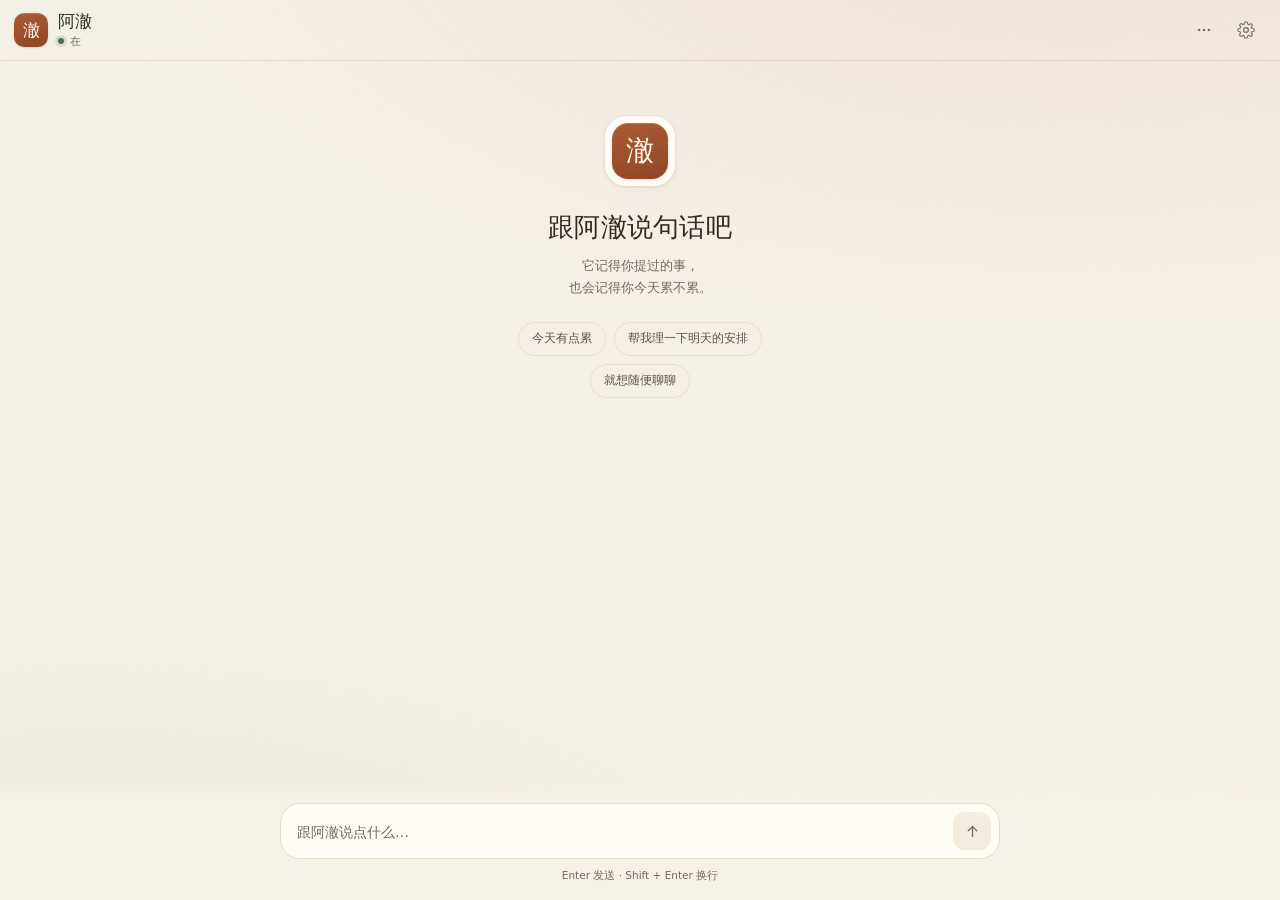
==== desktop/web/index.html @ 71cf9def "feat: v25 — promote desktop client to tracked component, add memory entry 迭代 v25：桌面端从「本地实验、刻意排除」转为正式" ====
<!DOCTYPE html>
<html lang="zh-CN" data-theme="light">
<head>
<meta charset="utf-8">
<meta name="viewport" content="width=device-width, initial-scale=1">
<title>阿澈 · 对话</title>
<script>
  (function () {
    try {
      var t = localStorage.getItem("ache.theme");
      if (!t) t = window.matchMedia("(prefers-color-scheme: dark)").matches ? "dark" : "light";
      document.documentElement.dataset.theme = t;

      var l = new URLSearchParams(location.search).get("layout") || localStorage.getItem("ache.layout");
      if (["air", "letter", "quiet"].indexOf(l) < 0) l = "air";
      document.documentElement.dataset.layout = l;
    } catch (e) {}
  })();
</script>
<link rel="stylesheet" href="assets/tokens.css">
<link rel="stylesheet" href="assets/ui.css">
<link rel="stylesheet" href="assets/pages.css">
<link rel="stylesheet" href="assets/layouts.css">
</head>
<body class="app app--chat">
<div class="ambient" aria-hidden="true"></div>

<h1 class="sr-only">与阿澈的对话</h1>

<!-- ==================== 顶栏 ==================== -->
<header class="topbar">
  <a class="identity" href="settings.html" aria-label="阿澈 · 打开人设设置">
    <span class="seal" aria-hidden="true">澈</span>
    <span class="identity__text">
      <span class="identity__name">阿澈</span>
      <span class="status" id="status" data-state="online">
        <span class="status__dot" aria-hidden="true"></span>
        <span id="statusLabel">在</span>
      </span>
    </span>
  </a>

  <div class="topbar__actions">
    <div class="menu-wrap">
      <button class="icon-btn" id="menuBtn" type="button" aria-haspopup="menu"
              aria-expanded="false" aria-controls="appMenu" aria-label="更多">
        <svg width="18" height="18" viewBox="0 0 24 24" fill="currentColor" aria-hidden="true">
          <circle cx="5.5" cy="12" r="1.7"></circle>
          <circle cx="12" cy="12" r="1.7"></circle>
          <circle cx="18.5" cy="12" r="1.7"></circle>
        </svg>
      </button>
      <div class="menu" id="appMenu" role="menu" aria-label="更多" hidden>
        <div class="menu__label" role="presentation">版式</div>
        <button class="menu__item" type="button" role="menuitemradio"
                data-layout-option="air" aria-checked="true">
          <span>舒展</span>
          <span class="menu__check" aria-hidden="true">
            <svg width="9" height="9" viewBox="0 0 24 24" fill="none" stroke="currentColor" stroke-width="3.2" stroke-linecap="round" stroke-linejoin="round"><path d="M5 12.5l4.5 4.5L19 7"></path></svg>
          </span>
        </button>
        <button class="menu__item" type="button" role="menuitemradio"
                data-layout-option="letter" aria-checked="false">
          <span>信件</span>
          <span class="menu__check" aria-hidden="true">
            <svg width="9" height="9" viewBox="0 0 24 24" fill="none" stroke="currentColor" stroke-width="3.2" stroke-linecap="round" stroke-linejoin="round"><path d="M5 12.5l4.5 4.5L19 7"></path></svg>
          </span>
        </button>
        <button class="menu__item" type="button" role="menuitemradio"
                data-layout-option="quiet" aria-checked="false">
          <span>极简</span>
          <span class="menu__check" aria-hidden="true">
            <svg width="9" height="9" viewBox="0 0 24 24" fill="none" stroke="currentColor" stroke-width="3.2" stroke-linecap="round" stroke-linejoin="round"><path d="M5 12.5l4.5 4.5L19 7"></path></svg>
          </span>
        </button>

        <div class="menu__sep" role="separator"></div>
        <button class="menu__item" id="themeItem" type="button" role="menuitemcheckbox" aria-checked="false">
          <span>暖夜模式</span>
          <span class="menu__check" aria-hidden="true">
            <svg width="9" height="9" viewBox="0 0 24 24" fill="none" stroke="currentColor" stroke-width="3.2" stroke-linecap="round" stroke-linejoin="round"><path d="M5 12.5l4.5 4.5L19 7"></path></svg>
          </span>
        </button>

        <div class="menu__sep" role="separator"></div>
        <button class="menu__item" id="memoryItem" type="button" role="menuitem">
          <span>查看记忆</span>
          <span class="menu__tag">后台</span>
        </button>

        <div class="menu__sep" role="separator"></div>
        <button class="menu__item menu__item--compact" type="button" role="menuitem" disabled>
          <span>陪我听歌</span><span class="menu__tag">规划中</span>
        </button>
        <button class="menu__item menu__item--compact" type="button" role="menuitem" disabled>
          <span>帮我操作电脑</span><span class="menu__tag">规划中</span>
        </button>
      </div>
    </div>
    <a class="icon-btn" href="settings.html" aria-label="设置">
      <svg width="18" height="18" viewBox="0 0 24 24" fill="none" stroke="currentColor" stroke-width="1.6" stroke-linecap="round" stroke-linejoin="round" aria-hidden="true">
        <circle cx="12" cy="12" r="3.2"></circle>
        <path d="M19.4 15a1.7 1.7 0 0 0 .34 1.87l.06.06a2 2 0 0 1-2.83 2.83l-.06-.06a1.7 1.7 0 0 0-1.87-.34 1.7 1.7 0 0 0-1 1.56V21a2 2 0 0 1-4 0v-.11a1.7 1.7 0 0 0-1.11-1.56 1.7 1.7 0 0 0-1.87.34l-.06.06a2 2 0 0 1-2.83-2.83l.06-.06a1.7 1.7 0 0 0 .34-1.87 1.7 1.7 0 0 0-1.56-1H3a2 2 0 0 1 0-4h.11a1.7 1.7 0 0 0 1.56-1.11 1.7 1.7 0 0 0-.34-1.87l-.06-.06a2 2 0 0 1 2.83-2.83l.06.06a1.7 1.7 0 0 0 1.87.34H9a1.7 1.7 0 0 0 1-1.56V3a2 2 0 0 1 4 0v.11a1.7 1.7 0 0 0 1 1.56 1.7 1.7 0 0 0 1.87-.34l.06-.06a2 2 0 0 1 2.83 2.83l-.06.06a1.7 1.7 0 0 0-.34 1.87V9a1.7 1.7 0 0 0 1.56 1H21a2 2 0 0 1 0 4h-.11a1.7 1.7 0 0 0-1.56 1z"></path>
      </svg>
    </a>
  </div>
</header>

<!-- ==================== 消息流 ==================== -->
<main class="chat" id="chat" tabindex="0" aria-label="对话记录">
  <div class="chat__inner" id="stream" role="log" aria-live="polite" aria-label="对话消息">

    <!-- 空状态：没有历史时显示 -->
    <section class="empty" id="empty" aria-labelledby="emptyTitle">
      <div class="empty__mark" aria-hidden="true"><span class="seal seal--lg">澈</span></div>
      <h2 class="empty__title" id="emptyTitle">跟阿澈说句话吧</h2>
      <p class="empty__hint">它记得你提过的事，<br>也会记得你今天累不累。</p>
      <div class="suggestions">
        <button class="suggestion" type="button" data-say="今天有点累">今天有点累</button>
        <button class="suggestion" type="button" data-say="帮我理一下明天的安排">帮我理一下明天的安排</button>
        <button class="suggestion" type="button" data-say="就想随便聊聊">就想随便聊聊</button>
      </div>
    </section>

    <!-- ⑤ 在想…（发送或点击演示时出现） -->
    <div class="thinking" id="thinking" hidden>
      <span class="seal seal--xs" aria-hidden="true">澈</span>
      <span class="thinking__dots" aria-hidden="true"><i></i><i></i><i></i></span>
      <span>在想…</span>
    </div>

  </div>
</main>

<!-- ==================== 输入区 ==================== -->
<form class="composer" id="composer" autocomplete="off">
  <div class="composer__inner">
    <div class="send-error" id="sendError" role="alert" hidden>
      <svg viewBox="0 0 24 24" fill="none" stroke="currentColor" stroke-width="1.9" stroke-linecap="round" stroke-linejoin="round" aria-hidden="true">
        <path d="M12 4l9 16H3L12 4z"></path><path d="M12 10v4"></path><path d="M12 17.2v.3"></path>
      </svg>
      <span>没发出去，阿澈没收到。</span>
      <button class="linkish" type="button" id="retrySend">重发</button>
    </div>
    <div class="composer__field">
      <label class="sr-only" for="input">对阿澈说</label>
      <textarea class="composer__input" id="input" rows="1" maxlength="2000"
                placeholder="跟阿澈说点什么…" enterkeyhint="send"
                aria-describedby="composerHelp"></textarea>
      <button class="send" id="send" type="submit" aria-label="发送" disabled>
        <svg viewBox="0 0 24 24" fill="none" stroke="currentColor" stroke-width="1.8" stroke-linecap="round" stroke-linejoin="round" aria-hidden="true">
          <path d="M12 19V5"></path><path d="M6 11l6-6 6 6"></path>
        </svg>
      </button>
    </div>
    <div class="composer__meta">
      <span class="composer__hint" id="composerHelp">Enter 发送 · Shift + Enter 换行</span>
    </div>
  </div>
</form>

<!-- ==================== 主动关心浮层（角落小卡） ==================== -->
<aside class="popup" id="proactivePopup" role="dialog" aria-labelledby="ppName" hidden>
  <div class="popup__head">
    <span class="seal seal--xs" aria-hidden="true">澈</span>
    <span class="popup__name" id="ppName">阿澈</span>
    <span class="popup__time">刚刚</span>
    <button class="popup__close" type="button" id="ppClose" aria-label="收起这张卡片">
      <svg viewBox="0 0 24 24" fill="none" stroke="currentColor" stroke-width="2" stroke-linecap="round" aria-hidden="true"><path d="M6 6l12 12M18 6L6 18"></path></svg>
    </button>
  </div>
  <p class="popup__text">刚看到你把周四的评审挪到下午了。空出来的那一段，别又填满。</p>
  <div class="popup__actions">
    <button class="btn btn--ghost btn--sm" type="button" data-pp="later">先不用</button>
    <button class="btn btn--primary btn--sm" type="button" data-pp="reply">回应</button>
  </div>
</aside>

<div class="toast-wrap">
  <div class="toast" id="toast" role="status" aria-live="polite" hidden>
    <svg viewBox="0 0 24 24" fill="none" stroke="currentColor" stroke-width="2.2" stroke-linecap="round" stroke-linejoin="round" aria-hidden="true"><path d="M5 12.5l4.5 4.5L19 7"></path></svg>
    <span id="toastText"></span>
  </div>
</div>

<script src="logic.js"></script>
<script src="assets/app.js" defer></script>
</body>
</html>
---- desktop/web/assets/tokens.css ----
/* ==========================================================================
   阿澈 · 设计令牌 Design Tokens  v1.0
   美学立场「晨光纸页」：暖纸底 / 陶土强调 / 墨色文字 / 发丝线代替投影
   所有颜色均按 WCAG AA 校验，对比度数值见 README.md
   ========================================================================== */

:root {
  color-scheme: light;

  /* ---------- 纸面层级 ---------- */
  --bg: #f6f1e7;
  --bg-deep: #efe8da;
  --surface: #fffcf6;
  --surface-2: #f3ecdf;
  --surface-3: #ece3d3;
  --line: #e7ddcc;
  --line-strong: #d9ccb6;

  /* ---------- 墨色文字 ---------- */
  --ink: #2f2a23;        /* 12.6:1 on --bg */
  --ink-2: #5b5145;      /* 6.9:1  on --bg */
  --ink-3: #746a5e;      /* 4.7:1  on --bg */
  --ink-inverse: #fffdf8;

  /* ---------- 陶土主色 ---------- */
  --clay-050: #fbf3ea;
  --clay-100: #f6e6d8;
  --clay-200: #eed4bf;
  --clay-300: #ddb191;
  --clay-400: #c98d67;
  --clay-500: #b56f4a;
  --clay-600: #9e4f2c;
  --clay-700: #8a4626;   /* 6.2:1 on --bg，用于文字 */
  --clay-800: #6f371d;

  /* ---------- 语义色 ---------- */
  --moss-100: #e8eee4;
  --moss-500: #6f8a6a;
  --moss-600: #4f6b53;
  --moss-ring: rgba(79, 107, 83, 0.16);
  --amber-100: #f7eeda;
  --amber-line: #e8d7b4;
  --amber-600: #87642a;
  --rose-100: #f8e7e2;
  --rose-line: #efd2cb;
  --rose-600: #a0453b;
  --rose-700: #8a3a31;

  /* ---------- 交互映射 ---------- */
  --focus: #9e4f2c;
  --focus-ring: rgba(158, 79, 44, 0.16);
  --btn-primary-bg: #9e4f2c;
  --btn-primary-bg-hover: #8a4626;
  --btn-primary-fg: #fffaf3;
  --me-bubble: #efe3d1;
  --me-bubble-line: #e2d3bc;
  --him-bubble: #fffcf6;
  --him-bubble-line: #e7ddcc;
  --care-bg: #fbf1e4;
  --care-bg-2: #f8ecdd;
  --care-line: #ecd7c1;
  --field-bg: #fbf7ee;
  --field-bg-focus: #fffcf6;
  --selection: rgba(181, 111, 74, 0.22);
  --scrim: rgba(43, 32, 22, 0.34);
  --grain-opacity: 0.055;
  --grain-blend: multiply;

  /* ---------- 排版 ---------- */
  --font-sans: "Noto Sans SC", "PingFang SC", "Hiragino Sans GB",
    "Microsoft YaHei", system-ui, sans-serif;
  --font-serif: "Noto Serif SC", "Source Han Serif SC", "Songti SC",
    "SimSun", Georgia, serif;
  --font-mono: "JetBrains Mono", "SFMono-Regular", Consolas,
    "Liberation Mono", monospace;

  --fs-11: 11px;
  --fs-12: 12px;
  --fs-13: 13px;
  --fs-14: 14px;
  --fs-15: 15px;
  --fs-17: 17px;
  --fs-20: 20px;
  --fs-24: 24px;
  --fs-30: 30px;
  --lh-tight: 1.4;
  --lh-base: 1.62;
  --lh-prose: 1.8;

  /* ---------- 间距（4px 基准） ---------- */
  --sp-1: 4px;
  --sp-2: 8px;
  --sp-3: 12px;
  --sp-4: 16px;
  --sp-5: 24px;
  --sp-6: 32px;
  --sp-7: 48px;
  --sp-8: 64px;

  /* ---------- 圆角 ---------- */
  --r-6: 6px;
  --r-8: 8px;
  --r-10: 10px;
  --r-12: 12px;
  --r-14: 14px;
  --r-16: 16px;
  --r-18: 18px;
  --r-20: 20px;
  --r-pill: 999px;

  /* ---------- 阴影（克制：只在浮层与输入区用） ---------- */
  --sh-1: 0 1px 2px rgba(74, 54, 36, 0.05), 0 2px 6px rgba(74, 54, 36, 0.03);
  --sh-2: 0 6px 16px -8px rgba(74, 54, 36, 0.18), 0 2px 4px rgba(74, 54, 36, 0.04);
  --sh-3: 0 18px 40px -18px rgba(58, 40, 26, 0.28), 0 4px 10px -6px rgba(58, 40, 26, 0.12);

  /* ---------- 动效 ---------- */
  --dur-1: 140ms;
  --dur-2: 240ms;
  --dur-3: 420ms;
  --ease: cubic-bezier(0.22, 0.68, 0.28, 1);

  /* ---------- 布局 ---------- */
  --topbar-h: 58px;
  --chat-max: 720px;
  --content-max: 980px;
  --tap: 44px;
}

/* ==========================================================================
   暖夜主题（夜间自动或手动切换）
   映射逻辑：背景→深墨，文字→暖米，主色→提亮陶土，语义色→低饱和高亮
   ========================================================================== */

[data-theme="dark"] {
  color-scheme: dark;

  --bg: #1a1714;
  --bg-deep: #141110;
  --surface: #231f1b;
  --surface-2: #2b2622;
  --surface-3: #342e28;
  --line: #382f28;
  --line-strong: #4a3f35;

  --ink: #f2eade;
  --ink-2: #c8bbaa;
  --ink-3: #9f9385;
  --ink-inverse: #1a1714;

  --clay-050: #2c2019;
  --clay-100: #362619;
  --clay-200: #4b3425;
  --clay-300: #6f4a32;
  --clay-400: #9d6444;
  --clay-500: #bb7b56;
  --clay-600: #cd8a62;
  --clay-700: #e0a382;
  --clay-800: #eec3aa;

  --moss-100: #26312a;
  --moss-500: #7d9a78;
  --moss-600: #9bbd96;
  --moss-ring: rgba(155, 189, 150, 0.18);
  --amber-100: #332a1c;
  --amber-line: #4a3b22;
  --amber-600: #d3a96c;
  --rose-100: #3a2320;
  --rose-line: #56332c;
  --rose-600: #d98a7e;
  --rose-700: #e7a196;

  --focus: #e0a382;
  --focus-ring: rgba(224, 163, 130, 0.18);
  --btn-primary-bg: #c9825a;
  --btn-primary-bg-hover: #d6946c;
  --btn-primary-fg: #1a1512;
  --me-bubble: #33291f;
  --me-bubble-line: #46382a;
  --him-bubble: #231f1b;
  --him-bubble-line: #382f28;
  --care-bg: #2b2119;
  --care-bg-2: #312419;
  --care-line: #4a392a;
  --field-bg: #1e1a17;
  --field-bg-focus: #26211d;
  --selection: rgba(205, 138, 98, 0.28);
  --scrim: rgba(8, 6, 5, 0.58);
  --grain-opacity: 0.05;
  --grain-blend: soft-light;

  --sh-1: 0 1px 2px rgba(0, 0, 0, 0.28), 0 2px 6px rgba(0, 0, 0, 0.18);
  --sh-2: 0 8px 20px -10px rgba(0, 0, 0, 0.55), 0 2px 6px rgba(0, 0, 0, 0.25);
  --sh-3: 0 22px 48px -20px rgba(0, 0, 0, 0.65), 0 6px 14px -8px rgba(0, 0, 0, 0.4);
}
---- desktop/web/assets/ui.css ----
/* ==========================================================================
   阿澈 · 基础层：重置 / 排版 / 组件原子
   依赖 tokens.css
   ========================================================================== */

*,
*::before,
*::after {
  box-sizing: border-box;
}

html {
  -webkit-text-size-adjust: 100%;
}

body {
  margin: 0;
  min-height: 100vh;
  min-height: 100dvh;
  background: var(--bg);
  color: var(--ink);
  font-family: var(--font-sans);
  font-size: var(--fs-14);
  font-weight: 400;
  line-height: var(--lh-base);
  -webkit-font-smoothing: antialiased;
  -moz-osx-font-smoothing: grayscale;
}

h1, h2, h3, h4, p, ul, ol, figure, fieldset, legend {
  margin: 0;
}

h1, h2, h3 {
  font-weight: 500;
  line-height: var(--lh-tight);
  letter-spacing: 0.01em;
}

legend {
  padding: 0;
}

ul, ol {
  padding: 0;
  list-style: none;
}

a {
  color: inherit;
  text-decoration: none;
}

button, input, textarea, select {
  font: inherit;
  color: inherit;
}

button {
  padding: 0;
  border: 0;
  background: none;
  cursor: pointer;
  -webkit-tap-highlight-color: transparent;
}

svg {
  display: block;
  flex: none;
}

::selection {
  background: var(--selection);
}

:focus-visible {
  outline: 2px solid var(--focus);
  outline-offset: 2px;
  border-radius: var(--r-6);
}

.sr-only {
  position: absolute;
  width: 1px;
  height: 1px;
  padding: 0;
  margin: -1px;
  overflow: hidden;
  clip: rect(0 0 0 0);
  clip-path: inset(50%);
  white-space: nowrap;
  border: 0;
}

/* ---------- 纸面光感：环境光 + 颗粒（固定层，不参与滚动重绘） ---------- */

.ambient {
  position: fixed;
  inset: 0;
  z-index: 0;
  pointer-events: none;
  background:
    radial-gradient(120% 78% at 84% -12%, rgba(214, 160, 120, 0.16), transparent 62%),
    radial-gradient(90% 58% at 8% 108%, rgba(150, 164, 140, 0.12), transparent 64%);
}

[data-theme="dark"] .ambient {
  background:
    radial-gradient(120% 78% at 84% -12%, rgba(190, 118, 72, 0.16), transparent 62%),
    radial-gradient(90% 58% at 8% 108%, rgba(96, 116, 92, 0.12), transparent 64%);
}

.ambient::after {
  content: "";
  position: absolute;
  inset: 0;
  background-image: url("data:image/svg+xml,%3Csvg xmlns='http://www.w3.org/2000/svg' width='140' height='140'%3E%3Cfilter id='n'%3E%3CfeTurbulence type='fractalNoise' baseFrequency='0.82' numOctaves='3' stitchTiles='stitch'/%3E%3CfeColorMatrix type='saturate' values='0'/%3E%3C/filter%3E%3Crect width='140' height='140' filter='url(%23n)' opacity='0.55'/%3E%3C/svg%3E");
  background-size: 140px 140px;
  opacity: var(--grain-opacity);
  mix-blend-mode: var(--grain-blend);
}

/* ---------- 应用外壳 ---------- */

.app {
  position: relative;
  z-index: 1;
  display: flex;
  flex-direction: column;
  height: 100vh;
  height: 100dvh;
  overflow: hidden;
}

/* ---------- 顶栏 ---------- */

.topbar {
  flex: 0 0 auto;
  display: flex;
  align-items: center;
  gap: var(--sp-2);
  min-height: var(--topbar-h);
  padding: 8px 14px;
  border-bottom: 1px solid var(--line);
  background: var(--bg);
}

.topbar__actions {
  display: flex;
  align-items: center;
  gap: 2px;
  margin-left: auto;
}

.identity {
  display: flex;
  align-items: center;
  gap: 10px;
  min-height: var(--tap);
  margin-left: -2px;
  padding: 2px 8px 2px 2px;
  border-radius: var(--r-12);
  transition: background var(--dur-2) var(--ease), transform var(--dur-1) var(--ease);
}

.identity:hover {
  background: var(--surface-2);
}

.identity:active {
  transform: translateY(1px);
}

.identity__text {
  display: flex;
  flex-direction: column;
  gap: 2px;
}

.identity__name {
  font-family: var(--font-serif);
  font-size: var(--fs-17);
  line-height: 1.2;
  letter-spacing: 0.02em;
}

/* ---------- 印章头像 ---------- */

.seal {
  position: relative;
  display: grid;
  place-items: center;
  width: 34px;
  height: 34px;
  flex: none;
  border-radius: 10px;
  background: linear-gradient(165deg, #ab5c36 0%, #8f4525 100%);
  color: #fdf6ec;
  font-family: var(--font-serif);
  font-size: 17px;
  line-height: 1;
  letter-spacing: 0;
  box-shadow: inset 0 1px 0 rgba(255, 255, 255, 0.18), 0 1px 2px rgba(96, 52, 28, 0.18);
}

[data-theme="dark"] .seal {
  background: linear-gradient(165deg, #b96f49 0%, #97512f 100%);
  box-shadow: inset 0 1px 0 rgba(255, 255, 255, 0.12), 0 1px 2px rgba(0, 0, 0, 0.4);
}

.seal--xs {
  width: 24px;
  height: 24px;
  border-radius: 7px;
  font-size: 12px;
}

.seal--lg {
  width: 56px;
  height: 56px;
  border-radius: 16px;
  font-size: 28px;
}

/* ---------- 状态 ---------- */

.status {
  display: flex;
  align-items: center;
  gap: 6px;
  font-size: var(--fs-11);
  line-height: 1.2;
  letter-spacing: 0.02em;
  color: var(--ink-3);
}

.status__dot {
  width: 6px;
  height: 6px;
  border-radius: 50%;
  background: var(--moss-600);
  box-shadow: 0 0 0 3px var(--moss-ring);
  animation: breathe 4.4s var(--ease) infinite;
}

.status[data-state="think"] .status__dot {
  background: var(--clay-500);
  box-shadow: 0 0 0 3px var(--focus-ring);
  animation: breathe 1.6s ease-in-out infinite;
}

/* ---------- 图标按钮 ---------- */

.icon-btn {
  display: grid;
  place-items: center;
  width: 40px;
  height: 40px;
  border-radius: var(--r-12);
  color: var(--ink-3);
  transition: background var(--dur-1) var(--ease), color var(--dur-1) var(--ease),
    transform var(--dur-1) var(--ease);
}

.icon-btn:hover {
  background: var(--surface-2);
  color: var(--ink);
}

.icon-btn:active {
  transform: translateY(1px);
}

.icon-btn[aria-expanded="true"] {
  background: var(--clay-050);
  color: var(--clay-700);
}

/* ---------- 按钮 ---------- */

.btn {
  display: inline-flex;
  align-items: center;
  justify-content: center;
  gap: 8px;
  min-height: 42px;
  padding: 0 18px;
  border: 1px solid transparent;
  border-radius: var(--r-12);
  font-size: var(--fs-13);
  font-weight: 500;
  letter-spacing: 0.01em;
  white-space: nowrap;
  transition: background var(--dur-1) var(--ease), color var(--dur-1) var(--ease),
    border-color var(--dur-1) var(--ease), transform var(--dur-1) var(--ease),
    box-shadow var(--dur-1) var(--ease);
}

.btn:active:not([disabled]) {
  transform: translateY(1px);
}

.btn[disabled] {
  opacity: 0.45;
  cursor: not-allowed;
}

.btn svg {
  width: 16px;
  height: 16px;
}

.btn--primary {
  background: var(--btn-primary-bg);
  color: var(--btn-primary-fg);
  box-shadow: inset 0 1px 0 rgba(255, 255, 255, 0.16), 0 1px 2px rgba(74, 54, 36, 0.12);
}

.btn--primary:hover {
  background: var(--btn-primary-bg-hover);
}

[data-theme="dark"] .btn--primary {
  box-shadow: inset 0 1px 0 rgba(255, 255, 255, 0.1), 0 1px 2px rgba(0, 0, 0, 0.4);
}

.btn--soft {
  background: var(--clay-050);
  border-color: var(--clay-200);
  color: var(--clay-700);
}

.btn--soft:hover {
  background: var(--clay-100);
  border-color: var(--clay-300);
}

.btn--ghost {
  background: transparent;
  border-color: var(--line);
  color: var(--ink-2);
}

.btn--ghost:hover {
  background: var(--surface-2);
  border-color: var(--line-strong);
  color: var(--ink);
}

.btn--quiet {
  min-height: 38px;
  padding: 0 10px;
  background: none;
  color: var(--ink-3);
  font-weight: 400;
}

.btn--quiet:hover {
  background: var(--clay-050);
  color: var(--clay-700);
}

.btn--danger {
  background: var(--rose-600);
  color: #fff8f5;
}

.btn--danger:hover {
  background: var(--rose-700);
}

.btn--sm {
  min-height: 36px;
  padding: 0 12px;
  border-radius: var(--r-10);
  font-size: var(--fs-12);
}

.btn--block {
  width: 100%;
}

/* ---------- 标签 ---------- */

.tag {
  display: inline-flex;
  align-items: center;
  height: 18px;
  padding: 0 6px;
  border: 1px solid var(--clay-200);
  border-radius: var(--r-6);
  background: var(--clay-050);
  color: var(--clay-700);
  font-family: var(--font-mono);
  font-size: 10.5px;
  letter-spacing: 0.02em;
}

.tag--muted {
  border-color: var(--line);
  background: transparent;
  color: var(--ink-3);
  font-family: var(--font-sans);
}

/* ---------- 文本按钮 ---------- */

.linkish {
  padding: 4px 2px;
  min-height: 28px;
  background: none;
  color: var(--ink-3);
  font-size: inherit;
  text-decoration: underline;
  text-decoration-color: var(--line-strong);
  text-decoration-thickness: 1px;
  text-underline-offset: 3px;
  transition: color var(--dur-1) var(--ease), text-decoration-color var(--dur-1) var(--ease);
}

.linkish:hover {
  color: var(--clay-700);
  text-decoration-color: var(--clay-400);
}

.linkish[hidden] {
  display: none;
}

.input:disabled {
  opacity: 0.55;
  cursor: not-allowed;
}

/* ---------- 弹出菜单 ---------- */

.menu-wrap {
  position: relative;
}

.menu {
  position: absolute;
  top: calc(100% + 8px);
  right: 0;
  z-index: 40;
  min-width: 208px;
  max-height: calc(100vh - 84px);
  max-height: calc(100dvh - 84px);
  overflow-y: auto;
  overscroll-behavior: contain;
  padding: 6px;
  border: 1px solid var(--line);
  border-radius: var(--r-14);
  background: var(--surface);
  box-shadow: var(--sh-3);
  animation: pop var(--dur-2) var(--ease) both;
}

.menu__label {
  padding: 8px 10px 4px;
  color: var(--ink-3);
  font-size: 10px;
  letter-spacing: 0.08em;
}

.menu__item--compact {
  min-height: 34px;
}

.menu__item {
  display: flex;
  align-items: center;
  justify-content: space-between;
  gap: 16px;
  width: 100%;
  min-height: 40px;
  padding: 0 10px;
  border-radius: var(--r-8);
  color: var(--ink-2);
  font-size: var(--fs-13);
  text-align: left;
  transition: background var(--dur-1) var(--ease), color var(--dur-1) var(--ease);
}

.menu__item:hover:not([disabled]) {
  background: var(--surface-2);
  color: var(--ink);
}

.menu__item[disabled] {
  color: var(--ink-3);
  opacity: 0.7;
  cursor: default;
}

.menu__tag {
  padding: 1px 6px;
  border: 1px solid var(--line);
  border-radius: var(--r-pill);
  color: var(--ink-3);
  font-size: 10px;
  letter-spacing: 0.04em;
}

.menu__check {
  display: grid;
  place-items: center;
  width: 15px;
  height: 15px;
  border: 1px solid var(--line-strong);
  border-radius: 50%;
  color: transparent;
}

.menu__item[aria-checked="true"] .menu__check {
  border-color: var(--clay-600);
  background: var(--clay-600);
  color: var(--bg);
}

.menu__sep {
  height: 1px;
  margin: 6px 4px;
  background: var(--line);
}

/* ---------- 表单 ---------- */

.field {
  display: grid;
  gap: var(--sp-2);
  min-width: 0;
}

.field__head {
  display: flex;
  align-items: baseline;
  justify-content: space-between;
  gap: var(--sp-3);
}

.field__label {
  font-size: var(--fs-12);
  font-weight: 500;
  letter-spacing: 0.02em;
  color: var(--ink-2);
}

.field__note,
.field__hint {
  color: var(--ink-3);
  font-size: var(--fs-11);
  line-height: 1.55;
}

.field__hint {
  margin-top: 2px;
}

.input,
.textarea {
  width: 100%;
  padding: 10px 12px;
  border: 1px solid var(--line);
  border-radius: var(--r-10);
  background: var(--field-bg);
  color: var(--ink);
  font-size: var(--fs-13);
  line-height: 1.62;
  transition: border-color var(--dur-1) var(--ease), background var(--dur-1) var(--ease),
    box-shadow var(--dur-1) var(--ease);
}

.input::placeholder,
.textarea::placeholder {
  color: var(--ink-3);
}

.input:hover,
.textarea:hover {
  border-color: var(--line-strong);
}

.input:focus,
.textarea:focus {
  outline: none;
  border-color: var(--clay-400);
  background: var(--field-bg-focus);
  box-shadow: 0 0 0 3px var(--focus-ring);
}

.textarea {
  min-height: 78px;
  resize: vertical;
}

/* ---------- 单选药丸 ---------- */

.pills {
  display: flex;
  flex-wrap: wrap;
  gap: var(--sp-2);
}

.pill {
  position: relative;
  display: inline-flex;
}

.pill input {
  position: absolute;
  inset: 0;
  width: 100%;
  height: 100%;
  margin: 0;
  opacity: 0;
  cursor: pointer;
}

.pill span {
  display: inline-flex;
  align-items: center;
  min-height: 36px;
  padding: 0 13px;
  border: 1px solid var(--line);
  border-radius: var(--r-pill);
  background: var(--field-bg);
  color: var(--ink-2);
  font-size: var(--fs-12);
  transition: background var(--dur-1) var(--ease), border-color var(--dur-1) var(--ease),
    color var(--dur-1) var(--ease);
}

.pill:hover span {
  border-color: var(--clay-300);
  color: var(--ink);
}

.pill input:checked + span {
  border-color: var(--clay-400);
  background: var(--clay-050);
  color: var(--clay-700);
  font-weight: 500;
}

.pill input:focus-visible + span {
  outline: 2px solid var(--focus);
  outline-offset: 2px;
}

/* ---------- 性格芯片 ---------- */

.chips {
  display: flex;
  flex-wrap: wrap;
  gap: var(--sp-2);
}

.chip {
  display: inline-flex;
  align-items: center;
  gap: 2px;
  min-height: 34px;
  padding: 0 6px 0 12px;
  border: 1px solid var(--clay-200);
  border-radius: var(--r-pill);
  background: var(--clay-050);
  color: var(--clay-700);
  font-size: var(--fs-12);
}

.chip__x {
  display: grid;
  place-items: center;
  width: 24px;
  height: 24px;
  border-radius: 50%;
  color: var(--clay-600);
  transition: background var(--dur-1) var(--ease), color var(--dur-1) var(--ease);
}

.chip__x:hover {
  background: var(--clay-100);
  color: var(--clay-800);
}

.chip-add {
  display: flex;
  gap: var(--sp-2);
  align-items: center;
  margin-top: var(--sp-3);
}

.chip-add .input {
  max-width: 200px;
  padding: 8px 12px;
  font-size: var(--fs-12);
}

/* ---------- 滑杆 ---------- */

.range {
  width: 100%;
  height: 28px;
  margin: 0;
  accent-color: var(--clay-600);
  cursor: pointer;
}

.range-scale {
  display: flex;
  justify-content: space-between;
  margin-top: 2px;
  color: var(--ink-3);
  font-size: var(--fs-11);
}

/* ---------- 提示块 ---------- */

.callout {
  display: flex;
  gap: 10px;
  padding: 12px 14px;
  border: 1px solid var(--line);
  border-radius: var(--r-12);
  background: var(--surface-2);
  color: var(--ink-2);
  font-size: var(--fs-11);
  line-height: 1.65;
}

.callout svg {
  margin-top: 2px;
  color: var(--ink-3);
}

.callout--amber {
  border-color: var(--amber-line);
  background: var(--amber-100);
  color: var(--amber-600);
}

.callout--amber svg {
  color: var(--amber-600);
}

/* ---------- 分隔线 ---------- */

.rule {
  height: 1px;
  background: var(--line);
}

/* ---------- 遮罩 / 弹层 ---------- */

.scrim {
  position: absolute;
  inset: 0;
  background: var(--scrim);
  animation: fade var(--dur-2) var(--ease) both;
}

.overlay {
  position: fixed;
  inset: 0;
  z-index: 60;
}

.overlay[hidden] {
  display: none;
}

.overlay--center {
  display: flex;
}

.modal-card {
  position: relative;
  width: min(360px, calc(100vw - 40px));
  margin: auto;
  padding: 22px;
  border: 1px solid var(--line);
  border-radius: var(--r-20);
  background: var(--surface);
  box-shadow: var(--sh-3);
  animation: pop var(--dur-3) var(--ease) both;
}

.modal-card__title {
  font-family: var(--font-serif);
  font-size: var(--fs-17);
  font-weight: 400;
}

.modal-card__text {
  margin-top: 8px;
  color: var(--ink-2);
  font-size: var(--fs-12);
  line-height: 1.7;
}

.modal-card__actions {
  display: flex;
  justify-content: flex-end;
  gap: var(--sp-2);
  margin-top: var(--sp-5);
}

/* ---------- 底部动作面板 ---------- */

.sheet {
  position: fixed;
  inset: 0;
  z-index: 60;
}

.sheet[hidden] {
  display: none;
}

.sheet__panel {
  position: absolute;
  right: 0;
  bottom: 0;
  left: 0;
  padding: 10px 14px calc(18px + env(safe-area-inset-bottom));
  border-top: 1px solid var(--line);
  border-radius: var(--r-20) var(--r-20) 0 0;
  background: var(--surface);
  box-shadow: var(--sh-3);
  animation: slideUp var(--dur-3) var(--ease) both;
}

.sheet__grip {
  width: 36px;
  height: 4px;
  margin: 0 auto 12px;
  border-radius: 2px;
  background: var(--line-strong);
}

.sheet__title {
  padding: 0 10px 6px;
  color: var(--ink-3);
  font-size: var(--fs-11);
  letter-spacing: 0.06em;
}

.sheet__item {
  display: flex;
  align-items: center;
  justify-content: space-between;
  gap: 16px;
  width: 100%;
  min-height: 48px;
  padding: 0 10px;
  border-radius: var(--r-12);
  color: var(--ink);
  font-size: var(--fs-13);
  text-align: left;
}

.sheet__item:hover {
  background: var(--surface-2);
}

.sheet__item--danger {
  color: var(--rose-600);
}

.sheet__item-note {
  color: var(--ink-3);
  font-size: var(--fs-11);
}

/* ---------- 抽屉 ---------- */

.drawer {
  position: fixed;
  inset: 0;
  z-index: 70;
}

.drawer[hidden] {
  display: none;
}

.drawer__panel {
  position: absolute;
  top: 0;
  right: 0;
  bottom: 0;
  display: flex;
  flex-direction: column;
  width: min(460px, 100vw);
  border-left: 1px solid var(--line);
  background: var(--surface);
  box-shadow: var(--sh-3);
  animation: slideIn var(--dur-3) var(--ease) both;
}

.drawer__head {
  display: flex;
  align-items: center;
  gap: var(--sp-2);
  padding: 12px 14px 12px 18px;
  border-bottom: 1px solid var(--line);
}

.drawer__title {
  font-size: var(--fs-13);
  font-weight: 500;
}

.drawer__sub {
  color: var(--ink-3);
  font-size: var(--fs-11);
}

.drawer__spacer {
  margin-left: auto;
}

.drawer__body {
  flex: 1;
  overflow: auto;
  padding: var(--sp-4);
}

.drawer__code {
  padding: 14px;
  border: 1px solid var(--line);
  border-radius: var(--r-12);
  background: var(--field-bg);
  color: var(--ink-2);
  font-family: var(--font-mono);
  font-size: 11.5px;
  line-height: 1.9;
  white-space: pre-wrap;
  word-break: break-word;
}

/* ---------- Toast ---------- */

.toast-wrap {
  position: fixed;
  right: 0;
  bottom: 104px;
  left: 0;
  z-index: 80;
  display: flex;
  justify-content: center;
  padding: 0 16px;
  pointer-events: none;
}

.toast {
  display: flex;
  align-items: center;
  gap: 8px;
  padding: 10px 16px;
  border-radius: var(--r-pill);
  background: var(--ink);
  color: var(--bg);
  font-size: var(--fs-12);
  box-shadow: var(--sh-2);
  animation: toastIn var(--dur-3) var(--ease) both;
}

.toast svg {
  width: 14px;
  height: 14px;
}

.toast[hidden] {
  display: none;
}

/* ---------- 动效关键帧 ---------- */

@keyframes breathe {
  0%, 100% { opacity: 1; }
  50% { opacity: 0.45; }
}

@keyframes fade {
  from { opacity: 0; }
  to { opacity: 1; }
}

@keyframes pop {
  from { opacity: 0; transform: translateY(6px) scale(0.985); }
  to { opacity: 1; transform: none; }
}

@keyframes slideUp {
  from { transform: translateY(100%); }
  to { transform: none; }
}

@keyframes slideIn {
  from { transform: translateX(100%); }
  to { transform: none; }
}

@keyframes toastIn {
  from { opacity: 0; transform: translateY(8px); }
  to { opacity: 1; transform: none; }
}

@keyframes rise {
  from { opacity: 0; transform: translateY(8px); }
  to { opacity: 1; transform: none; }
}

/* ---------- 粗细指针适配 ---------- */

@media (pointer: coarse) {
  .btn {
    min-height: 46px;
  }

  .btn--sm {
    min-height: 42px;
  }

  .icon-btn {
    width: 44px;
    height: 44px;
  }

  .linkish {
    min-height: 40px;
    display: inline-flex;
    align-items: center;
  }
}

/* ---------- 动效偏好 ---------- */

@media (prefers-reduced-motion: reduce) {
  *,
  *::before,
  *::after {
    animation-duration: 0.001ms !important;
    animation-iteration-count: 1 !important;
    transition-duration: 0.001ms !important;
    scroll-behavior: auto !important;
  }
}
---- desktop/web/assets/pages.css ----
/* ==========================================================================
   阿澈 · 页面层：对话 / 设置 / 弹窗 / 规范页
   依赖 tokens.css + ui.css
   ========================================================================== */

/* ==========================================================================
   1. 对话页
   ========================================================================== */

.chat {
  flex: 1 1 auto;
  min-height: 0;
  overflow-x: hidden;
  overflow-y: auto;
  scroll-behavior: smooth;
  overscroll-behavior: contain;
}

.chat:focus-visible {
  outline: 2px solid var(--focus);
  outline-offset: -2px;
}

.chat__inner {
  width: 100%;
  max-width: var(--chat-max);
  margin: 0 auto;
  padding: 6px 18px 14px;
}

/* ---------- 分隔时间戳 ---------- */

.stamp {
  display: flex;
  align-items: center;
  gap: 10px;
  margin: 24px 0 2px;
  color: var(--ink-3);
  font-family: var(--font-mono);
  font-size: 10px;
  letter-spacing: 0.08em;
}

.stamp::before,
.stamp::after {
  content: "";
  flex: 1;
  height: 1px;
  background: linear-gradient(90deg, transparent, var(--line));
}

.stamp::after {
  background: linear-gradient(270deg, transparent, var(--line));
}

/* ---------- 消息 ---------- */

.msg {
  display: flex;
  gap: 8px;
  margin-top: 16px;
  animation: rise var(--dur-3) var(--ease) both;
  animation-delay: calc(var(--i, 0) * 60ms);
}

.msg--me {
  justify-content: flex-end;
}

.msg--him {
  align-items: flex-start;
}

.msg__body {
  min-width: 0;
  max-width: calc(100% - 32px);
}

.bubble {
  padding: 10px 14px;
  font-size: var(--fs-14);
  line-height: 1.72;
  overflow-wrap: break-word;
}

.bubble p + p {
  margin-top: 8px;
}

.bubble--me {
  max-width: 84%;
  border: 1px solid var(--me-bubble-line);
  border-radius: var(--r-16) var(--r-16) 5px var(--r-16);
  background: var(--me-bubble);
  color: var(--ink);
}

.bubble--him {
  padding: 12px 15px;
  border: 1px solid var(--him-bubble-line);
  border-radius: var(--r-16) var(--r-16) var(--r-16) 5px;
  background: var(--him-bubble);
  color: var(--ink);
  font-family: var(--font-serif);
  font-size: 14.5px;
  line-height: 1.82;
}

/* 记忆回执 */

.memory {
  display: flex;
  align-items: flex-start;
  gap: 6px;
  margin: 8px 0 0 3px;
  color: var(--ink-3);
  font-size: 11px;
  line-height: 1.55;
  letter-spacing: 0.01em;
}

.memory svg {
  width: 11px;
  height: 11px;
  margin-top: 2px;
  color: var(--clay-400);
}

/* 在想… */

.thinking {
  display: flex;
  align-items: center;
  gap: 8px;
  margin-top: 16px;
  color: var(--ink-3);
  font-size: 11.5px;
  animation: fade var(--dur-2) var(--ease) both;
}

.thinking[hidden] {
  display: none;
}

.thinking__dots {
  display: flex;
  gap: 3px;
  margin-top: 1px;
}

.thinking__dots i {
  width: 4px;
  height: 4px;
  border-radius: 50%;
  background: var(--clay-400);
  animation: dotWave 1.5s var(--ease) infinite;
}

.thinking__dots i:nth-child(2) {
  animation-delay: 0.16s;
}

.thinking__dots i:nth-child(3) {
  animation-delay: 0.32s;
}

@keyframes dotWave {
  0%, 60%, 100% { opacity: 0.32; transform: translateY(0); }
  28% { opacity: 1; transform: translateY(-2px); }
}

/* ---------- 主动关心气泡 ---------- */

.care {
  width: 100%;
  max-width: 100%;
  padding: 13px 15px 14px;
  border: 1px solid var(--care-line);
  border-radius: var(--r-18) var(--r-18) var(--r-18) 6px;
  background: linear-gradient(180deg, var(--care-bg), var(--care-bg-2));
  animation: rise var(--dur-3) var(--ease) both;
  transition: opacity var(--dur-3) var(--ease);
}

.care[data-state="declined"] {
  border-color: var(--line);
  background: var(--surface-2);
}

.care__head {
  display: flex;
  align-items: center;
  gap: 6px;
  margin-bottom: 8px;
  color: var(--clay-700);
  font-size: 10.5px;
  letter-spacing: 0.06em;
}

.care__dot {
  width: 4px;
  height: 4px;
  border-radius: 50%;
  background: var(--clay-500);
}

.care__time {
  margin-left: auto;
  color: var(--ink-3);
  font-family: var(--font-mono);
  font-size: 10px;
  letter-spacing: 0.02em;
}

.care__text {
  font-family: var(--font-serif);
  font-size: 14.5px;
  line-height: 1.82;
}

.care__actions {
  display: flex;
  gap: 8px;
  margin-top: 12px;
}

.care__muted {
  margin-top: 10px;
  color: var(--ink-3);
  font-size: 11px;
}

/* ---------- 空状态 ---------- */

.empty {
  display: grid;
  justify-items: center;
  padding: 44px 8px 24px;
  text-align: center;
  animation: rise var(--dur-3) var(--ease) both;
}

.empty[hidden] {
  display: none;
}

.empty__mark {
  display: grid;
  place-items: center;
  width: 72px;
  height: 72px;
  border: 1px solid var(--line);
  border-radius: 22px;
  background: var(--surface);
  box-shadow: var(--sh-1);
}

.empty__title {
  margin-top: 22px;
  font-family: var(--font-serif);
  font-size: var(--fs-24);
  font-weight: 400;
  line-height: 1.45;
  letter-spacing: 0.01em;
}

.empty__hint {
  margin-top: 8px;
  color: var(--ink-3);
  font-size: 12.5px;
  line-height: 1.8;
}

.suggestions {
  display: flex;
  flex-wrap: wrap;
  justify-content: center;
  gap: var(--sp-2);
  max-width: 330px;
  margin-top: 22px;
}

.suggestion {
  min-height: 34px;
  padding: 0 13px;
  border: 1px solid var(--line);
  border-radius: var(--r-pill);
  color: var(--ink-2);
  font-size: var(--fs-12);
  transition: border-color var(--dur-1) var(--ease), background var(--dur-1) var(--ease),
    color var(--dur-1) var(--ease), transform var(--dur-1) var(--ease);
}

.suggestion:hover {
  border-color: var(--clay-300);
  background: var(--clay-050);
  color: var(--clay-700);
}

.suggestion:active {
  transform: translateY(1px);
}

/* ---------- 输入区 ---------- */

.composer {
  position: relative;
  flex: 0 0 auto;
  padding: 0 18px calc(10px + env(safe-area-inset-bottom));
  background: var(--bg);
}

.composer::before {
  content: "";
  position: absolute;
  top: -24px;
  right: 0;
  left: 0;
  height: 24px;
  background: linear-gradient(180deg, transparent, var(--bg));
  pointer-events: none;
}

.composer__inner {
  max-width: var(--chat-max);
  margin: 0 auto;
}

.composer__field {
  display: flex;
  align-items: flex-end;
  gap: var(--sp-2);
  padding: 6px 7px 6px 14px;
  border: 1px solid var(--line-strong);
  border-radius: var(--r-18);
  background: var(--surface);
  box-shadow: var(--sh-1);
  transition: border-color var(--dur-1) var(--ease), box-shadow var(--dur-1) var(--ease);
}

.composer__field:focus-within {
  border-color: var(--clay-400);
  box-shadow: 0 0 0 3px var(--focus-ring), var(--sh-1);
}

.composer__input {
  flex: 1;
  min-height: 28px;
  max-height: 132px;
  padding: 6px 0;
  border: 0;
  background: transparent;
  color: var(--ink);
  font-size: var(--fs-14);
  line-height: 1.65;
  resize: none;
  overflow-y: auto;
}

.composer__input:focus {
  outline: none;
}

.composer__input::placeholder {
  color: var(--ink-3);
}

.send {
  display: grid;
  place-items: center;
  width: 38px;
  height: 38px;
  flex: none;
  border-radius: var(--r-12);
  background: var(--btn-primary-bg);
  color: var(--btn-primary-fg);
  transition: background var(--dur-1) var(--ease), color var(--dur-1) var(--ease),
    transform var(--dur-1) var(--ease);
}

.send svg {
  width: 17px;
  height: 17px;
}

.send:not([disabled]):hover {
  background: var(--btn-primary-bg-hover);
}

.send:not([disabled]):active {
  transform: translateY(1px) scale(0.97);
}

.send[disabled] {
  background: var(--surface-2);
  color: var(--ink-3);
  cursor: not-allowed;
}

/* 发送失败 */

.send-error {
  display: flex;
  align-items: center;
  gap: 8px;
  margin-bottom: 8px;
  padding: 8px 12px;
  border: 1px solid var(--rose-line);
  border-radius: var(--r-10);
  background: var(--rose-100);
  color: var(--rose-600);
  font-size: 11.5px;
  line-height: 1.5;
}

.send-error[hidden] {
  display: none;
}

.send-error svg {
  width: 13px;
  height: 13px;
  flex: none;
}

.send-error .linkish {
  margin-left: auto;
  color: var(--rose-600);
  font-size: 11.5px;
  text-decoration-color: var(--rose-600);
}

.composer__meta {
  display: flex;
  align-items: center;
  justify-content: space-between;
  gap: var(--sp-2);
  margin-top: 6px;
  padding: 0 4px;
  color: var(--ink-3);
  font-size: 10.5px;
  line-height: 1.5;
}

.composer__hint {
  white-space: nowrap;
}

/* ---------- 主动关心浮层（页内演示） ---------- */

.popup {
  position: fixed;
  right: 16px;
  bottom: 108px;
  z-index: 55;
  width: min(348px, calc(100vw - 32px));
  padding: 14px 16px 14px;
  border: 1px solid var(--line);
  border-radius: var(--r-20);
  background: var(--surface);
  box-shadow: var(--sh-3);
  animation: pop var(--dur-3) var(--ease) both;
}

.popup[hidden] {
  display: none;
}

.popup__head {
  display: flex;
  align-items: center;
  gap: 8px;
}

.popup__name {
  font-family: var(--font-serif);
  font-size: var(--fs-13);
  letter-spacing: 0.02em;
}

.popup__time {
  margin-left: auto;
  color: var(--ink-3);
  font-family: var(--font-mono);
  font-size: 10px;
}

.popup__close {
  display: grid;
  place-items: center;
  width: 26px;
  height: 26px;
  margin-right: -4px;
  border-radius: 50%;
  color: var(--ink-3);
  transition: background var(--dur-1) var(--ease), color var(--dur-1) var(--ease);
}

.popup__close:hover {
  background: var(--surface-2);
  color: var(--ink);
}

.popup__close svg {
  width: 13px;
  height: 13px;
}

.popup__text {
  margin-top: 10px;
  font-family: var(--font-serif);
  font-size: 14px;
  line-height: 1.8;
}

.popup__actions {
  display: flex;
  justify-content: flex-end;
  gap: var(--sp-2);
  margin-top: 12px;
}

/* ==========================================================================
   2. 主动关心弹窗独立页
   ========================================================================== */

.popup-page {
  position: relative;
  z-index: 1;
  display: flex;
  flex-direction: column;
  justify-content: flex-end;
  min-height: 100vh;
  min-height: 100dvh;
  padding: 16px;
}

.popup-page__note {
  position: absolute;
  top: 18px;
  left: 18px;
  max-width: 280px;
  color: var(--ink-3);
  font-size: 11px;
  line-height: 1.75;
}

.popup-page__note strong {
  display: block;
  margin-bottom: 2px;
  color: var(--ink-2);
  font-weight: 500;
}

.popup-page__stage {
  display: flex;
  justify-content: flex-end;
  width: 100%;
}

.popup-page .popup {
  position: relative;
  right: auto;
  bottom: auto;
  z-index: auto;
  width: min(352px, 100%);
}

.popup-page__tools {
  display: flex;
  justify-content: flex-end;
  margin-top: 10px;
}

/* ==========================================================================
   3. Agent 设置页
   ========================================================================== */

.topbar__back {
  display: inline-flex;
  align-items: center;
  gap: 5px;
  min-height: 38px;
  margin-left: -6px;
  padding: 0 10px 0 6px;
  border-radius: var(--r-10);
  color: var(--ink-2);
  font-size: var(--fs-12);
  transition: background var(--dur-1) var(--ease), color var(--dur-1) var(--ease);
}

.topbar__back:hover {
  background: var(--surface-2);
  color: var(--ink);
}

.topbar__back svg {
  width: 15px;
  height: 15px;
}

.topbar__title {
  margin-left: 2px;
  overflow: hidden;
  font-family: var(--font-serif);
  font-size: var(--fs-15);
  font-weight: 400;
  letter-spacing: 0.02em;
  text-overflow: ellipsis;
  white-space: nowrap;
}

.saved {
  display: inline-flex;
  align-items: center;
  gap: 5px;
  font-size: var(--fs-11);
  color: var(--ink-3);
  white-space: nowrap;
}

.saved svg {
  width: 12px;
  height: 12px;
  color: var(--moss-600);
}

.saved[data-state="dirty"] {
  color: var(--clay-700);
}

.saved__dot {
  display: none;
  width: 6px;
  height: 6px;
  flex: none;
  border-radius: 50%;
  background: var(--clay-600);
}

.saved[data-state="dirty"] .saved__dot {
  display: block;
}

.saved[data-state="dirty"] svg {
  display: none;
}

.saved[data-state="dirty"] svg {
  color: var(--clay-600);
}

.settings {
  flex: 1 1 auto;
  display: flex;
  min-height: 0;
  overflow: hidden;
}

.settings__rail {
  flex: 1 1 auto;
  overflow-y: auto;
  padding: 16px 16px 28px;
}

.settings__rail[hidden],
.settings__detail[hidden] {
  display: none;
}

.settings__detail {
  flex: 1 1 auto;
  min-width: 0;
  overflow-y: auto;
  padding: 14px 16px 36px;
}

.settings__detail > .detail__inner {
  max-width: 640px;
  margin: 0 auto;
}

/* ---------- 人设摘要卡 ---------- */

.persona-card {
  padding: 16px;
  border: 1px solid var(--line);
  border-radius: var(--r-18);
  background: linear-gradient(170deg, var(--surface) 0%, var(--clay-050) 100%);
  box-shadow: var(--sh-1);
}

.persona-card__top {
  display: flex;
  align-items: center;
  gap: 12px;
}

.persona-card__name {
  display: flex;
  align-items: center;
  gap: 6px;
  font-family: var(--font-serif);
  font-size: var(--fs-20);
  font-weight: 400;
  letter-spacing: 0.02em;
}

.persona-card__line {
  margin-top: 3px;
  color: var(--ink-2);
  font-size: 12px;
  line-height: 1.55;
}

.persona-card__meta {
  display: flex;
  justify-content: space-between;
  gap: 8px;
  margin-top: 14px;
  padding-top: 12px;
  border-top: 1px dashed var(--line-strong);
  color: var(--ink-3);
  font-size: 10.5px;
}

/* ---------- 分组列表 ---------- */

.index {
  margin-top: 16px;
  overflow: hidden;
  border: 1px solid var(--line);
  border-radius: var(--r-16);
  background: var(--surface);
}

.index__row {
  display: flex;
  align-items: center;
  gap: 10px;
  min-height: 54px;
  padding: 0 12px;
  border-bottom: 1px solid var(--line);
  color: var(--ink);
  font-size: var(--fs-13);
  transition: background var(--dur-1) var(--ease);
}

.index__row:last-child {
  border-bottom: 0;
}

.index__row:hover {
  background: var(--surface-2);
}

.index__row:focus-visible {
  outline-offset: -2px;
}

.index__icon {
  display: grid;
  place-items: center;
  width: 30px;
  height: 30px;
  flex: none;
  border-radius: 9px;
  background: var(--surface-2);
  color: var(--ink-2);
  transition: background var(--dur-1) var(--ease), color var(--dur-1) var(--ease);
}

.index__row:hover .index__icon {
  background: var(--clay-050);
  color: var(--clay-700);
}

.index__icon svg {
  width: 15px;
  height: 15px;
}

.index__name {
  font-weight: 500;
}

.index__meta {
  margin-left: auto;
  color: var(--ink-3);
  font-size: var(--fs-11);
  white-space: nowrap;
}

.index__row .tag {
  margin-left: auto;
}

.index__chev {
  width: 14px;
  height: 14px;
  flex: none;
  color: var(--ink-3);
}

.index__note {
  margin-top: 12px;
  padding: 0 4px;
  color: var(--ink-3);
  font-size: 10.5px;
  line-height: 1.75;
}

/* ---------- 详情头 ---------- */

.detail__head {
  margin-bottom: 14px;
}

.detail__back {
  display: inline-flex;
  align-items: center;
  gap: 5px;
  min-height: 34px;
  margin-left: -8px;
  padding: 0 8px;
  border-radius: var(--r-8);
  color: var(--ink-3);
  font-size: var(--fs-11);
}

.detail__back:hover {
  background: var(--surface-2);
  color: var(--ink);
}

.detail__back svg {
  width: 13px;
  height: 13px;
}

.detail__title {
  margin-top: 6px;
  font-family: var(--font-serif);
  font-size: var(--fs-24);
  font-weight: 400;
  letter-spacing: 0.01em;
}

.detail__sub {
  margin-top: 6px;
  color: var(--ink-3);
  font-size: var(--fs-11);
  line-height: 1.75;
}

/* ---------- 分组内容 ---------- */

.detail__section {
  display: none;
}

.detail__section.is-active {
  display: block;
  animation: rise var(--dur-3) var(--ease) both;
}

.detail__section .callout + .group {
  margin-top: var(--sp-3);
}

.group {
  display: grid;
  gap: var(--sp-4);
  margin-bottom: var(--sp-3);
  padding: 16px;
  border: 1px solid var(--line);
  border-radius: var(--r-16);
  background: var(--surface);
}

.group__head {
  display: flex;
  align-items: baseline;
  justify-content: space-between;
  gap: 10px;
}

.group__title {
  color: var(--ink);
  font-size: var(--fs-13);
  font-weight: 500;
}

.group__meta {
  color: var(--ink-3);
  font-size: 10.5px;
}

.group__fields {
  display: grid;
  gap: var(--sp-4);
}

/* 示范语气 */

.demo {
  display: grid;
  gap: 10px;
  padding: 12px;
  border: 1px solid var(--line);
  border-radius: var(--r-12);
  background: var(--field-bg);
}

.demo__head {
  display: flex;
  align-items: center;
  gap: 8px;
  color: var(--ink-3);
  font-family: var(--font-mono);
  font-size: 10px;
  letter-spacing: 0.08em;
}

.demo__head::after {
  content: "";
  flex: 1;
  height: 1px;
  background: var(--line);
}

.demo__pair {
  display: grid;
  gap: 10px;
}

@media (min-width: 720px) {
  .demo__pair {
    grid-template-columns: 1fr 1fr;
  }
}

.demo__pair .field__label {
  font-size: var(--fs-11);
  font-weight: 400;
  color: var(--ink-3);
}

.demo__pair .textarea {
  min-height: 74px;
  font-size: var(--fs-12);
  line-height: 1.7;
  background: var(--surface);
}

/* 折叠区 */

.acc__toggle {
  display: flex;
  align-items: center;
  gap: 8px;
  width: 100%;
  min-height: 44px;
  color: var(--ink);
  font-size: var(--fs-13);
  font-weight: 500;
  text-align: left;
}

.acc__toggle svg {
  width: 14px;
  height: 14px;
  margin-left: auto;
  color: var(--ink-3);
  transition: transform var(--dur-2) var(--ease);
}

.acc__toggle[aria-expanded="true"] svg {
  transform: rotate(180deg);
}

.acc__panel[hidden] {
  display: none;
}

/* 版本历史 */

.versions {
  display: grid;
  gap: 10px;
}

.version {
  display: flex;
  align-items: flex-start;
  gap: 12px;
  padding: 12px 14px;
  border: 1px solid var(--line);
  border-radius: var(--r-12);
  background: var(--surface);
}

.version--current {
  border-color: var(--clay-300);
  background: var(--clay-050);
}

.version__main {
  flex: 1;
  min-width: 0;
}

.version__top {
  display: flex;
  align-items: center;
  gap: 6px;
  flex-wrap: wrap;
}

.version__name {
  font-size: var(--fs-12);
  font-weight: 500;
}

.version__time {
  color: var(--ink-3);
  font-family: var(--font-mono);
  font-size: 10px;
}

.version__note {
  margin-top: 4px;
  color: var(--ink-3);
  font-size: var(--fs-11);
  line-height: 1.65;
}

.version__dot {
  width: 5px;
  height: 5px;
  border-radius: 50%;
  background: var(--clay-600);
}

/* ---------- 保存栏 ---------- */

.savebar {
  flex: 0 0 auto;
  display: flex;
  align-items: center;
  gap: var(--sp-2);
  padding: 9px 14px calc(9px + env(safe-area-inset-bottom));
  border-top: 1px solid var(--line);
  background: var(--surface);
}

.savebar__hint {
  margin-right: auto;
  color: var(--ink-3);
  font-size: 10.5px;
  line-height: 1.5;
}

.savebar__actions {
  display: flex;
  gap: var(--sp-2);
  margin-left: auto;
}

.savebar__secondary {
  display: none;
  align-items: center;
  gap: 2px;
}

.savebar .btn--primary {
  min-width: 128px;
}

.app--settings[data-view="index"] .savebar {
  display: none;
}

/* ---------- 宽屏双栏（可拉伸窗口） ---------- */

@media (min-width: 980px) {
  .settings__rail {
    flex: 0 0 312px;
    padding: 22px 18px;
    border-right: 1px solid var(--line);
  }

  .settings__detail[hidden] {
    display: block;
  }

  .settings__rail[hidden] {
    display: block;
  }

  .settings__detail {
    padding: 26px 32px 48px;
  }

  .detail__back {
    display: none;
  }

  .savebar {
    padding: 10px 24px;
  }

  .savebar__secondary {
    display: flex;
  }

  .savebar__more {
    display: none;
  }

  .savebar .btn--primary {
    min-width: 148px;
  }

  .app--settings[data-view="index"] .savebar {
    display: flex;
  }
}

/* 宽屏下对话页留白更舒展 */

@media (min-width: 760px) {
  .chat__inner {
    padding: 10px 26px 18px;
  }

  .composer {
    padding: 0 26px calc(14px + env(safe-area-inset-bottom));
  }
}

/* 窄窗口：收紧输入区说明 */

@media (max-width: 379px) {
  .composer__hint {
    display: none;
  }

  .chat__inner {
    padding: 4px 14px 12px;
  }

  .composer {
    padding: 0 14px calc(8px + env(safe-area-inset-bottom));
  }
}

/* ==========================================================================
   4. 设计规范页
   ========================================================================== */

.doc {
  position: relative;
  z-index: 1;
  max-width: var(--content-max);
  margin: 0 auto;
  padding: 22px 20px 72px;
}

.doc__bar {
  display: flex;
  align-items: center;
  gap: var(--sp-3);
  padding-bottom: 16px;
  border-bottom: 1px solid var(--line);
  flex-wrap: wrap;
}

.doc__brand {
  display: flex;
  align-items: center;
  gap: 10px;
}

.doc__brand-name {
  font-family: var(--font-serif);
  font-size: var(--fs-15);
  letter-spacing: 0.04em;
}

.doc__nav {
  display: flex;
  gap: 2px;
  margin-left: auto;
  flex-wrap: wrap;
}

.doc__nav a {
  display: inline-flex;
  align-items: center;
  min-height: 34px;
  padding: 0 9px;
  border-radius: var(--r-8);
  color: var(--ink-3);
  font-size: var(--fs-11);
}

.doc__nav a:hover {
  background: var(--surface-2);
  color: var(--ink);
}

.doc__nav a[aria-current="page"] {
  background: var(--clay-050);
  color: var(--clay-700);
}

.doc__hero {
  padding: 36px 0 30px;
  border-bottom: 1px solid var(--line);
}

.doc__eyebrow {
  color: var(--clay-700);
  font-family: var(--font-mono);
  font-size: 10.5px;
  letter-spacing: 0.16em;
}

.doc__title {
  margin-top: 10px;
  font-family: var(--font-serif);
  font-size: var(--fs-30);
  font-weight: 400;
  line-height: 1.32;
  letter-spacing: 0.02em;
}

.doc__lede {
  max-width: 54ch;
  margin-top: 12px;
  color: var(--ink-2);
  font-size: var(--fs-13);
  line-height: 1.9;
}

.doc__stats {
  display: grid;
  grid-template-columns: repeat(2, 1fr);
  gap: 1px;
  margin-top: 24px;
  overflow: hidden;
  border: 1px solid var(--line);
  border-radius: var(--r-14);
  background: var(--line);
}

.stat {
  padding: 14px 16px;
  background: var(--surface);
}

.stat__v {
  font-family: var(--font-serif);
  font-size: var(--fs-24);
  line-height: 1.2;
}

.stat__k {
  margin-top: 2px;
  color: var(--ink-3);
  font-size: 10.5px;
  letter-spacing: 0.04em;
}

.doc__section {
  padding: 30px 0;
  border-bottom: 1px solid var(--line);
}

.doc__h {
  display: flex;
  align-items: baseline;
  gap: 10px;
  font-family: var(--font-serif);
  font-size: var(--fs-20);
  font-weight: 400;
  letter-spacing: 0.01em;
}

.doc__h span {
  color: var(--ink-3);
  font-family: var(--font-mono);
  font-size: 10px;
  letter-spacing: 0.06em;
}

.doc__p {
  max-width: 66ch;
  margin-top: 10px;
  color: var(--ink-2);
  font-size: var(--fs-13);
  line-height: 1.9;
}

.doc__p code {
  padding: 1px 5px;
  border: 1px solid var(--line);
  border-radius: var(--r-6);
  background: var(--field-bg);
  font-family: var(--font-mono);
  font-size: 11.5px;
}

.swatches {
  display: grid;
  grid-template-columns: repeat(auto-fill, minmax(118px, 1fr));
  gap: 10px;
  margin-top: 16px;
}

.swatch {
  overflow: hidden;
  border: 1px solid var(--line);
  border-radius: var(--r-12);
  background: var(--surface);
}

.swatch__chip {
  height: 52px;
}

.swatch__meta {
  padding: 8px 10px;
}

.swatch__name {
  font-size: var(--fs-11);
}

.swatch__hex {
  margin-top: 1px;
  color: var(--ink-3);
  font-family: var(--font-mono);
  font-size: 10px;
}

.type-row {
  display: flex;
  align-items: baseline;
  gap: var(--sp-4);
  padding: 11px 0;
  border-bottom: 1px dashed var(--line);
}

.type-row:last-child {
  border-bottom: 0;
}

.type-row__sample {
  flex: 1;
  min-width: 0;
}

.type-row__meta {
  color: var(--ink-3);
  font-family: var(--font-mono);
  font-size: 10px;
  white-space: nowrap;
}

.showcase {
  display: flex;
  flex-wrap: wrap;
  align-items: center;
  gap: 10px;
  margin-top: 16px;
  padding: 16px;
  border: 1px solid var(--line);
  border-radius: var(--r-16);
  background: var(--surface);
}

.showcase--stack {
  flex-direction: column;
  align-items: stretch;
}

.showcase__label {
  width: 100%;
  color: var(--ink-3);
  font-size: 10.5px;
  letter-spacing: 0.06em;
}

.demo-window {
  max-width: 420px;
  margin-top: 16px;
  padding: 6px 16px 16px;
  border: 1px solid var(--line);
  border-radius: var(--r-16);
  background: var(--bg);
}

.checklist {
  display: grid;
  gap: 9px;
  margin-top: 16px;
}

.checklist li {
  display: flex;
  gap: 8px;
  color: var(--ink-2);
  font-size: var(--fs-12);
  line-height: 1.7;
}

.checklist svg {
  width: 14px;
  height: 14px;
  margin-top: 3px;
  color: var(--moss-600);
}

.spec {
  width: 100%;
  margin-top: 16px;
  border-collapse: collapse;
  font-size: var(--fs-12);
}

.spec th,
.spec td {
  padding: 9px 10px;
  border-bottom: 1px solid var(--line);
  text-align: left;
  vertical-align: top;
}

.spec th {
  color: var(--ink-3);
  font-size: 10.5px;
  font-weight: 500;
  letter-spacing: 0.06em;
}

.spec td:first-child {
  color: var(--ink-2);
  white-space: nowrap;
}

.doc__foot {
  display: flex;
  flex-wrap: wrap;
  gap: 10px;
  align-items: center;
  justify-content: space-between;
  padding-top: 24px;
  color: var(--ink-3);
  font-size: var(--fs-11);
}

@media (min-width: 720px) {
  .doc {
    padding: 28px 28px 88px;
  }

  .doc__stats {
    grid-template-columns: repeat(4, 1fr);
  }

  .doc__title {
    font-size: 36px;
  }
}
---- desktop/web/assets/layouts.css ----
/* ==========================================================================
   阿澈 · 对话页三种版式
   同一份 DOM，通过 <html data-layout="air|letter|quiet"> 切换疏密与结构
   依赖 tokens.css / ui.css / pages.css，需最后加载
   ========================================================================== */

/* 极简版专用的“记忆摘要”行，其余版式隐藏 */
.memory-summary {
  display: none;
  align-items: flex-start;
  gap: 6px;
  margin: 16px 2px 0;
  color: var(--ink-3);
  font-size: 10.5px;
  line-height: 1.6;
}

.memory-summary svg {
  width: 11px;
  height: 11px;
  margin-top: 2px;
  color: var(--clay-400);
}

/* ==========================================================================
   A. 舒展 —— 保留气泡与印章，但把描边、头像、时间线全部减重
   ========================================================================== */

[data-layout="air"] .chat__inner {
  padding: 10px 22px 18px;
}

[data-layout="air"] .msg {
  margin-top: 24px;
}

[data-layout="air"] .msg .seal--xs {
  border: 1px solid var(--clay-300);
  background: transparent;
  color: var(--clay-700);
  box-shadow: none;
  font-size: 11px;
}

[data-layout="air"] .bubble--him {
  padding: 13px 16px;
  border-color: var(--line);
  font-size: 15px;
  line-height: 1.86;
}

[data-layout="air"] .bubble--me {
  max-width: 78%;
  padding: 10px 14px;
  border-color: transparent;
}

[data-layout="air"] .stamp {
  margin-top: 30px;
  font-family: var(--font-serif);
  font-size: 10.5px;
  letter-spacing: 0.1em;
}

[data-layout="air"] .stamp:not(.stamp--first) {
  display: none;
}

[data-layout="air"] .memory {
  margin-top: 10px;
}

[data-layout="air"] .care {
  padding: 14px 16px;
  background: var(--care-bg);
}

[data-layout="air"] .composer {
  padding-bottom: 16px;
}

[data-layout="air"] .composer__field {
  padding: 8px 8px 8px 16px;
  border-color: var(--line);
  border-radius: 20px;
  box-shadow: none;
}

[data-layout="air"] .composer__field:focus-within {
  border-color: var(--clay-400);
  box-shadow: 0 0 0 3px var(--focus-ring);
}

[data-layout="air"] .composer__meta {
  justify-content: center;
  margin-top: 9px;
}

[data-layout="air"] .empty__title {
  font-size: 26px;
}

/* ==========================================================================
   B. 信件 —— 去掉全部气泡：阿澈说话是正文，你说话是页边批注
   ========================================================================== */

[data-layout="letter"] .chat__inner {
  padding: 8px 22px 18px;
}

[data-layout="letter"] .stamp {
  display: none;
}

[data-layout="letter"] .msg {
  margin-top: 26px;
  gap: 0;
}

[data-layout="letter"] .msg .seal {
  display: none;
}

[data-layout="letter"] .msg__body {
  max-width: 100%;
}

[data-layout="letter"] .bubble--him {
  padding: 2px 4px 2px 16px;
  border: 0;
  border-left: 2px solid var(--line-strong);
  border-radius: 0;
  background: none;
  font-size: 15px;
  line-height: 1.92;
}

[data-layout="letter"] .bubble--me {
  max-width: 86%;
  padding: 2px 14px 2px 0;
  border: 0;
  border-right: 2px solid var(--clay-300);
  border-radius: 0;
  background: none;
  color: var(--ink-3);
  font-size: 13px;
  line-height: 1.75;
  text-align: right;
}

[data-layout="letter"] .memory {
  padding-left: 16px;
  font-size: 10.5px;
}

[data-layout="letter"] .thinking {
  padding-left: 16px;
}

[data-layout="letter"] .thinking .seal {
  display: none;
}

[data-layout="letter"] .care {
  margin-top: 2px;
  padding: 14px 16px;
}

[data-layout="letter"] .composer__field {
  padding: 6px 2px;
  border: 0;
  border-bottom: 1px solid var(--line-strong);
  border-radius: 0;
  background: transparent;
  box-shadow: none;
}

[data-layout="letter"] .composer__field:focus-within {
  border-color: var(--clay-500);
  box-shadow: none;
}

[data-layout="letter"] .send {
  width: 34px;
  height: 34px;
  background: none;
  color: var(--clay-700);
}

[data-layout="letter"] .send:not([disabled]):hover {
  background: var(--clay-050);
}

[data-layout="letter"] .send[disabled] {
  background: none;
  color: var(--ink-3);
}

[data-layout="letter"] .composer__meta {
  display: none;
}

[data-layout="letter"] .empty {
  padding-top: 52px;
}

[data-layout="letter"] .empty__title {
  font-size: 26px;
}

[data-layout="letter"] .empty__mark {
  border-radius: 999px;
  background: transparent;
  box-shadow: none;
}

[data-layout="letter"] .suggestion {
  padding: 0 2px 3px;
  border: 0;
  border-bottom: 1px solid var(--line-strong);
  border-radius: 0;
  background: none;
}

[data-layout="letter"] .suggestion:hover {
  border-bottom-color: var(--clay-400);
  background: none;
  color: var(--clay-700);
}

/* ==========================================================================
   C. 极简 —— 收起头像、回执与时间线，只留对话本身
   ========================================================================== */

[data-layout="quiet"] .topbar {
  min-height: 50px;
  padding: 6px 12px;
}

[data-layout="quiet"] .identity__name {
  font-size: 16px;
}

[data-layout="quiet"] .chat__inner {
  padding: 2px 16px 10px;
}

[data-layout="quiet"] .stamp {
  display: none;
}

[data-layout="quiet"] .msg {
  margin-top: 14px;
  gap: 0;
}

[data-layout="quiet"] .msg .seal {
  display: none;
}

[data-layout="quiet"] .msg__body {
  max-width: 100%;
}

[data-layout="quiet"] .bubble--him {
  padding: 10px 13px;
  border-radius: 14px 14px 14px 4px;
  font-size: 14px;
  line-height: 1.75;
}

[data-layout="quiet"] .bubble--me {
  max-width: 80%;
  padding: 9px 12px;
  border-radius: 14px 14px 4px 14px;
}

[data-layout="quiet"] .memory {
  display: none;
}

[data-layout="quiet"] .memory-summary {
  display: flex;
}

[data-layout="quiet"] .thinking {
  margin-top: 12px;
}

[data-layout="quiet"] .thinking .seal {
  display: none;
}

[data-layout="quiet"] .care {
  padding: 12px 13px;
  border-radius: 14px 14px 14px 5px;
}

[data-layout="quiet"] .care__text {
  font-size: 14px;
  line-height: 1.75;
}

[data-layout="quiet"] .care__actions {
  margin-top: 10px;
}

[data-layout="quiet"] .composer {
  padding-bottom: 10px;
}

[data-layout="quiet"] .composer__field {
  padding: 4px 5px 4px 15px;
  border-color: var(--line);
  border-radius: 22px;
  box-shadow: none;
}

[data-layout="quiet"] .composer__field:focus-within {
  border-color: var(--clay-400);
  box-shadow: 0 0 0 3px var(--focus-ring);
}

[data-layout="quiet"] .composer__input {
  max-height: 110px;
}

[data-layout="quiet"] .send {
  width: 34px;
  height: 34px;
  border-radius: 50%;
}

[data-layout="quiet"] .composer__meta {
  display: none;
}

[data-layout="quiet"] .empty {
  padding-top: 34px;
}

[data-layout="quiet"] .empty__mark {
  display: none;
}

[data-layout="quiet"] .empty__title {
  margin-top: 0;
  font-size: 22px;
}

/* ==========================================================================
   版式对照页
   ========================================================================== */

.options {
  position: relative;
  z-index: 1;
  max-width: 1040px;
  margin: 0 auto;
  padding: 22px 18px 72px;
}

.options__head {
  padding-bottom: 22px;
  border-bottom: 1px solid var(--line);
}

.options__eyebrow {
  color: var(--clay-700);
  font-family: var(--font-mono);
  font-size: 10.5px;
  letter-spacing: 0.14em;
}

.options__title {
  margin-top: 8px;
  font-family: var(--font-serif);
  font-size: 28px;
  font-weight: 400;
  letter-spacing: 0.01em;
}

.options__lede {
  max-width: 58ch;
  margin-top: 10px;
  color: var(--ink-2);
  font-size: 13px;
  line-height: 1.85;
}

.options__grid {
  display: grid;
  grid-template-columns: 1fr;
  gap: 16px;
  margin-top: 22px;
}

.option {
  display: flex;
  flex-direction: column;
  overflow: hidden;
  border: 1px solid var(--line);
  border-radius: 18px;
  background: var(--surface);
  box-shadow: var(--sh-1);
}

.option__preview {
  display: flex;
  flex-direction: column;
  height: 300px;
  overflow: hidden;
  padding: 0 12px 8px;
  border-bottom: 1px solid var(--line);
  background: var(--bg);
}

.option__bar {
  display: flex;
  align-items: center;
  gap: 6px;
  margin: 0 -12px;
  padding: 9px 12px;
  border-bottom: 1px solid var(--line);
}

.option__name {
  font-family: var(--font-serif);
  font-size: 11.5px;
  letter-spacing: 0.02em;
}

.option__status {
  display: flex;
  align-items: center;
  gap: 3px;
  margin-left: auto;
  color: var(--ink-3);
  font-size: 9.5px;
}

.option__status i {
  width: 4px;
  height: 4px;
  border-radius: 50%;
  background: var(--moss-600);
}

.option__preview .stamp {
  margin: 12px 0 0;
}

.option__preview .msg {
  margin-top: 12px;
}

.option__preview .composer {
  margin-top: auto;
  padding: 6px 0 0;
  background: transparent;
}

.option__preview .composer::before {
  display: none;
}

.option__preview .composer__field {
  padding: 4px 5px 4px 12px;
}

.option__preview .composer__input {
  min-height: 22px;
  font-size: 12px;
}

.option__ph {
  color: var(--ink-3);
}

.option__preview .send {
  width: 30px;
  height: 30px;
  border-radius: 10px;
}

.option__preview .send svg {
  width: 14px;
  height: 14px;
}

.option__preview .bubble--him {
  font-size: 13.5px;
  line-height: 1.78;
}

.option__preview .bubble--me {
  font-size: 12.5px;
}

.option__preview .memory {
  font-size: 10px;
}

.option__preview .composer__input::placeholder {
  color: var(--ink-3);
}

.option__body {
  display: grid;
  gap: 8px;
  padding: 14px 16px 16px;
}

.option__head {
  display: flex;
  align-items: center;
  gap: 8px;
}

.option__name-big {
  font-family: var(--font-serif);
  font-size: 18px;
  font-weight: 400;
  letter-spacing: 0.02em;
}

.option__desc {
  color: var(--ink-2);
  font-size: 12px;
  line-height: 1.75;
}

.option__specs {
  display: flex;
  flex-wrap: wrap;
  gap: 6px;
  margin: 2px 0;
}

.option__specs li {
  padding: 2px 8px;
  border: 1px solid var(--line);
  border-radius: var(--r-pill);
  color: var(--ink-3);
  font-size: 10px;
}

.option__body .btn {
  justify-self: start;
  margin-top: 2px;
}

.options__note {
  margin-top: 20px;
  padding: 14px 16px;
  border: 1px solid var(--line);
  border-radius: var(--r-14);
  background: var(--surface-2);
  color: var(--ink-2);
  font-size: 11.5px;
  line-height: 1.8;
}

.options__note strong {
  color: var(--ink);
  font-weight: 500;
}

@media (min-width: 860px) {
  .options {
    padding: 28px 24px 88px;
  }

  .options__grid {
    grid-template-columns: repeat(3, 1fr);
  }

  .option__preview {
    height: 320px;
  }
}

/* 统一隐藏：
   作者样式里的 display（.msg / .stamp / .memory-summary）会盖过 UA 的 [hidden]，
   这里补一条作用域更窄的规则，放在最后保证优先级。 */
.chat__inner [hidden] {
  display: none;
}
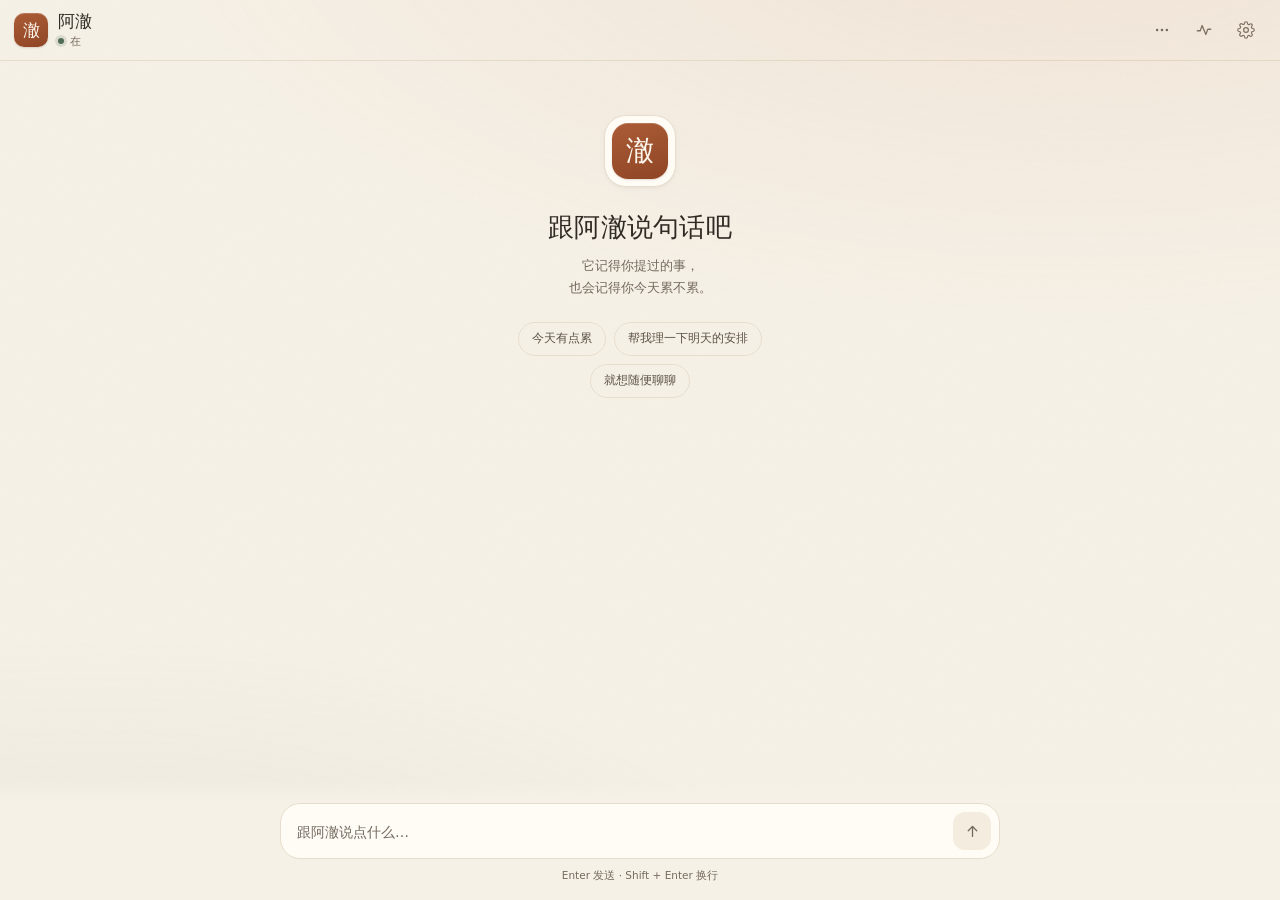
==== commit 7b3821fc: "v47+v48: 系统运行页 + 堵资料外编造/待查计数/播报草稿" ====
--- a/desktop/web/index.html
+++ b/desktop/web/index.html
@@ -87,6 +87,10 @@
           <span>查看记忆</span>
           <span class="menu__tag">后台</span>
         </button>
+        <button class="menu__item" id="knowledgeItem" type="button" role="menuitem">
+          <span>她知道了什么</span>
+          <span class="menu__tag">外部知识</span>
+        </button>
 
         <div class="menu__sep" role="separator"></div>
         <button class="menu__item menu__item--compact" type="button" role="menuitem" disabled>
@@ -97,6 +101,11 @@
         </button>
       </div>
     </div>
+    <a class="icon-btn" href="status.html" aria-label="系统运行" title="系统运行">
+      <svg width="18" height="18" viewBox="0 0 24 24" fill="none" stroke="currentColor" stroke-width="1.7" stroke-linecap="round" stroke-linejoin="round" aria-hidden="true">
+        <path d="M3 13h4l2.5-7 5 12 2.5-7h4"></path>
+      </svg>
+    </a>
     <a class="icon-btn" href="settings.html" aria-label="设置">
       <svg width="18" height="18" viewBox="0 0 24 24" fill="none" stroke="currentColor" stroke-width="1.6" stroke-linecap="round" stroke-linejoin="round" aria-hidden="true">
         <circle cx="12" cy="12" r="3.2"></circle>
@@ -176,6 +185,47 @@
   </div>
 </aside>
 
+<!-- ==================== 外部知识抽屉（她自己查来的东西） ==================== -->
+<!-- 注意：此抽屉必须留在 .toast-wrap 之外。后者 pointer-events:none，
+     若把抽屉嵌进去，关闭按钮/搜索/开关会全部收不到点击。 -->
+<!-- 遮罩点击由 app.js 用 event.target === layer 处理；这里不能给 aside 加 data-close，
+     否则 closest() 会把面板内任意点击都当成关闭。关闭只认按钮上的 data-close。 -->
+<aside class="drawer" id="knowledgeDrawer" hidden aria-label="她知道了什么">
+  <div class="drawer__panel">
+    <div class="drawer__head">
+      <div>
+        <h2 class="drawer__title" id="knowledgeTitle">她知道了什么</h2>
+        <p class="drawer__sub" id="knowledgeSub">她自己查来的资料，和你说过的记忆分开存</p>
+      </div>
+      <button class="icon-btn" type="button" data-close aria-label="关闭">
+        <svg width="16" height="16" viewBox="0 0 24 24" fill="none" stroke="currentColor" stroke-width="1.8" stroke-linecap="round" aria-hidden="true"><path d="M6 6l12 12M18 6L6 18"></path></svg>
+      </button>
+    </div>
+    <div class="drawer__body knowledge-body">
+      <form class="knowledge-search" id="knowledgeSearchForm">
+        <input id="knowledgeQuery" type="search" placeholder="搜她学过的东西，如 乌江寨" maxlength="80" autocomplete="off">
+        <button type="submit">查</button>
+      </form>
+      <p class="knowledge-status" id="knowledgeStatus" hidden></p>
+
+      <div class="auto-block" id="autoBlock">
+        <div class="auto-block__head">
+          <span class="auto-block__title">她自己去查</span>
+          <label class="auto-block__switch">
+            <input type="checkbox" id="autoToggle">
+            <span id="autoToggleLabel">开启</span>
+          </label>
+        </div>
+        <p class="auto-block__meta" id="autoStatusLine">正在读取状态…</p>
+        <div class="auto-log" id="autoLog" hidden></div>
+      </div>
+
+      <div class="knowledge-list" id="knowledgeList"></div>
+      <p class="knowledge-hint">这里的每条都带来源网址和抓取时间。她记得你说的话，是另一套，不在这里。</p>
+    </div>
+  </div>
+</aside>
+
 <div class="toast-wrap">
   <div class="toast" id="toast" role="status" aria-live="polite" hidden>
     <svg viewBox="0 0 24 24" fill="none" stroke="currentColor" stroke-width="2.2" stroke-linecap="round" stroke-linejoin="round" aria-hidden="true"><path d="M5 12.5l4.5 4.5L19 7"></path></svg>
--- a/desktop/web/assets/pages.css
+++ b/desktop/web/assets/pages.css
@@ -104,6 +104,37 @@
   font-family: var(--font-serif);
   font-size: 14.5px;
   line-height: 1.82;
+}
+
+/* 语音「念出来」按钮：跟在她的气泡下，默认隐藏，模型齐全才显示 */
+.speak-btn {
+  display: inline-flex;
+  align-items: center;
+  justify-content: center;
+  width: 26px;
+  height: 26px;
+  margin-top: 6px;
+  padding: 0;
+  border: 1px solid var(--line);
+  border-radius: 8px;
+  background: transparent;
+  color: var(--ink-3);
+  cursor: pointer;
+  transition: color .16s, border-color .16s, background .16s;
+}
+.speak-btn[hidden] { display: none; }
+.speak-btn svg { width: 14px; height: 14px; }
+.speak-btn:hover { color: var(--ink); border-color: var(--ink-3); }
+.speak-btn.is-playing {
+  color: var(--accent, var(--ink));
+  border-color: var(--accent, var(--ink-3));
+  background: var(--accent-soft, transparent);
+}
+.speak-btn.is-preparing { color: var(--ink-3); border-style: dashed; }
+.speak-btn .speak-spin { width: 14px; height: 14px; animation: speak-spin 1s linear infinite; }
+@keyframes speak-spin { to { transform: rotate(360deg); } }
+@media (prefers-reduced-motion: reduce) {
+  .speak-btn .speak-spin { animation-duration: 2.4s; }
 }
 
 /* 记忆回执 */
@@ -1473,4 +1504,287 @@
   .doc__title {
     font-size: 36px;
   }
-}+}
+/* ==========================================================================
+   外部知识抽屉 —— 她自己查来的资料（与陪伴记忆物理隔离）
+   ========================================================================== */
+.knowledge-body {
+  display: flex;
+  flex-direction: column;
+  gap: var(--sp-3);
+}
+
+.knowledge-search {
+  display: flex;
+  gap: 8px;
+}
+
+.knowledge-search input {
+  flex: 1;
+  min-width: 0;
+  padding: 9px 12px;
+  border: 1px solid var(--line);
+  border-radius: var(--r-10);
+  background: var(--field-bg);
+  color: var(--ink);
+  font: inherit;
+  font-size: var(--fs-12);
+}
+
+.knowledge-search button {
+  padding: 9px 16px;
+  border: 1px solid var(--clay-500);
+  border-radius: var(--r-10);
+  background: var(--clay-600);
+  color: var(--ink-inverse);
+  font: inherit;
+  font-size: var(--fs-12);
+  cursor: pointer;
+}
+
+.knowledge-search button:hover { background: var(--clay-700); }
+
+.knowledge-status {
+  margin: 0;
+  color: var(--ink-3);
+  font-size: var(--fs-11);
+}
+
+.knowledge-status[hidden] { display: none; }
+
+.knowledge-list {
+  display: flex;
+  flex-direction: column;
+  gap: 10px;
+}
+
+.knowledge-item {
+  padding: 12px 14px;
+  border: 1px solid var(--line);
+  border-radius: var(--r-12);
+  background: var(--surface-2);
+}
+
+.knowledge-item__title {
+  display: block;
+  margin: 0 0 4px;
+  color: var(--clay-700);
+  font-size: var(--fs-12);
+  font-weight: 500;
+  text-decoration: none;
+  line-height: 1.4;
+}
+
+.knowledge-item__title:hover { text-decoration: underline; }
+
+.knowledge-item__snippet {
+  margin: 0 0 6px;
+  color: var(--ink-2);
+  font-size: var(--fs-11);
+  line-height: 1.6;
+  overflow: hidden;
+  display: -webkit-box;
+  -webkit-line-clamp: 3;
+  -webkit-box-orient: vertical;
+}
+
+.knowledge-item__meta {
+  margin: 0;
+  color: var(--ink-3);
+  font-size: var(--fs-10);
+}
+
+.knowledge-empty {
+  padding: 28px 12px;
+  text-align: center;
+  color: var(--ink-3);
+  font-size: var(--fs-11);
+  line-height: 1.7;
+}
+
+.knowledge-hint {
+  margin: 8px 0 0;
+  padding-top: 12px;
+  border-top: 1px solid var(--line);
+  color: var(--ink-3);
+  font-size: var(--fs-10);
+  line-height: 1.6;
+}
+
+/* 回答里的来源角标：可点开网页 */
+.msg__sources {
+  display: flex;
+  flex-wrap: wrap;
+  gap: 6px;
+  margin-top: 6px;
+}
+
+.msg__source {
+  display: inline-flex;
+  align-items: center;
+  gap: 3px;
+  padding: 2px 8px;
+  border: 1px solid var(--line);
+  border-radius: 999px;
+  background: var(--surface-2);
+  color: var(--clay-700);
+  font-size: var(--fs-10);
+  text-decoration: none;
+  cursor: pointer;
+}
+
+.msg__source:hover { border-color: var(--clay-400); }
+
+/* 她自己查到的知识：气泡顶部的小标识，和「你问我答」区分开 */
+.msg__selfnote {
+  display: inline-block;
+  margin-bottom: 5px;
+  padding: 2px 9px;
+  border-radius: 999px;
+  background: color-mix(in srgb, var(--clay-400) 16%, transparent);
+  color: var(--clay-700);
+  font-size: var(--fs-10);
+  letter-spacing: .02em;
+}
+
+/* 查证按钮：与「念出来」并列，用陶土色区分「这会联网」 */
+.research-btn { color: var(--clay-700); }
+.research-btn:hover { color: var(--clay-800); border-color: var(--clay-400); }
+.research-btn:disabled { opacity: .55; cursor: default; }
+
+/* ==========================================================================
+   搜索服务（通用 MCP 管理器）—— 密钥加密存本机，前端只见掩码
+   ========================================================================== */
+.mcp-list {
+  display: flex;
+  flex-direction: column;
+  gap: 10px;
+}
+
+.mcp-item {
+  padding: 12px 14px;
+  border: 1px solid var(--line);
+  border-radius: var(--r-12);
+  background: var(--surface-2);
+}
+
+.mcp-item.is-active { border-color: var(--clay-400); }
+
+.mcp-item__head {
+  display: flex;
+  align-items: center;
+  gap: 8px;
+  margin-bottom: 4px;
+}
+
+.mcp-item__name {
+  color: var(--ink);
+  font-size: var(--fs-12);
+  font-weight: 500;
+}
+
+.mcp-item__badge {
+  padding: 1px 7px;
+  border-radius: 999px;
+  background: var(--clay-600);
+  color: var(--ink-inverse);
+  font-size: var(--fs-10);
+}
+
+.mcp-item__meta {
+  margin: 0 0 10px;
+  color: var(--ink-3);
+  font-size: var(--fs-11);
+  line-height: 1.5;
+  overflow-wrap: anywhere;
+}
+
+.mcp-item__actions {
+  display: flex;
+  flex-wrap: wrap;
+  gap: 6px;
+}
+
+.mcp-editor {
+  margin-top: 14px;
+  padding: 16px;
+  border: 1px solid var(--line);
+  border-radius: var(--r-12);
+  background: var(--surface-2);
+}
+
+.mcp-editor[hidden] { display: none; }
+
+.mcp-editor__head {
+  margin-bottom: 14px;
+  color: var(--ink);
+  font-size: var(--fs-12);
+  font-weight: 600;
+}
+
+.mcp-editor__actions {
+  display: flex;
+  flex-wrap: wrap;
+  align-items: center;
+  gap: 8px;
+  margin-top: 4px;
+}
+
+.mcp-test-result {
+  color: var(--moss-600, var(--ink-2));
+  font-size: var(--fs-11);
+  line-height: 1.5;
+}
+
+.mcp-test-result.is-bad { color: var(--danger, #c0392b); }
+
+/* F5 自主查询区：开关 + 审计日志 */
+.auto-block {
+  padding: 12px 14px;
+  border: 1px solid var(--line);
+  border-radius: var(--r-12);
+  background: var(--surface-2);
+}
+
+.auto-block__head {
+  display: flex;
+  align-items: center;
+  justify-content: space-between;
+  gap: 10px;
+}
+
+.auto-block__title {
+  color: var(--ink);
+  font-size: var(--fs-12);
+  font-weight: 500;
+}
+
+.auto-block__switch {
+  display: inline-flex;
+  align-items: center;
+  gap: 5px;
+  color: var(--clay-700);
+  font-size: var(--fs-11);
+  cursor: pointer;
+}
+
+.auto-block__meta {
+  margin: 6px 0 0;
+  color: var(--ink-3);
+  font-size: var(--fs-10);
+}
+
+.auto-log {
+  margin-top: 10px;
+  padding-top: 10px;
+  border-top: 1px solid var(--line);
+}
+
+.auto-log[hidden] { display: none; }
+
+.auto-log__row {
+  margin: 0 0 5px;
+  color: var(--ink-2);
+  font-size: var(--fs-10);
+  line-height: 1.5;
+}
